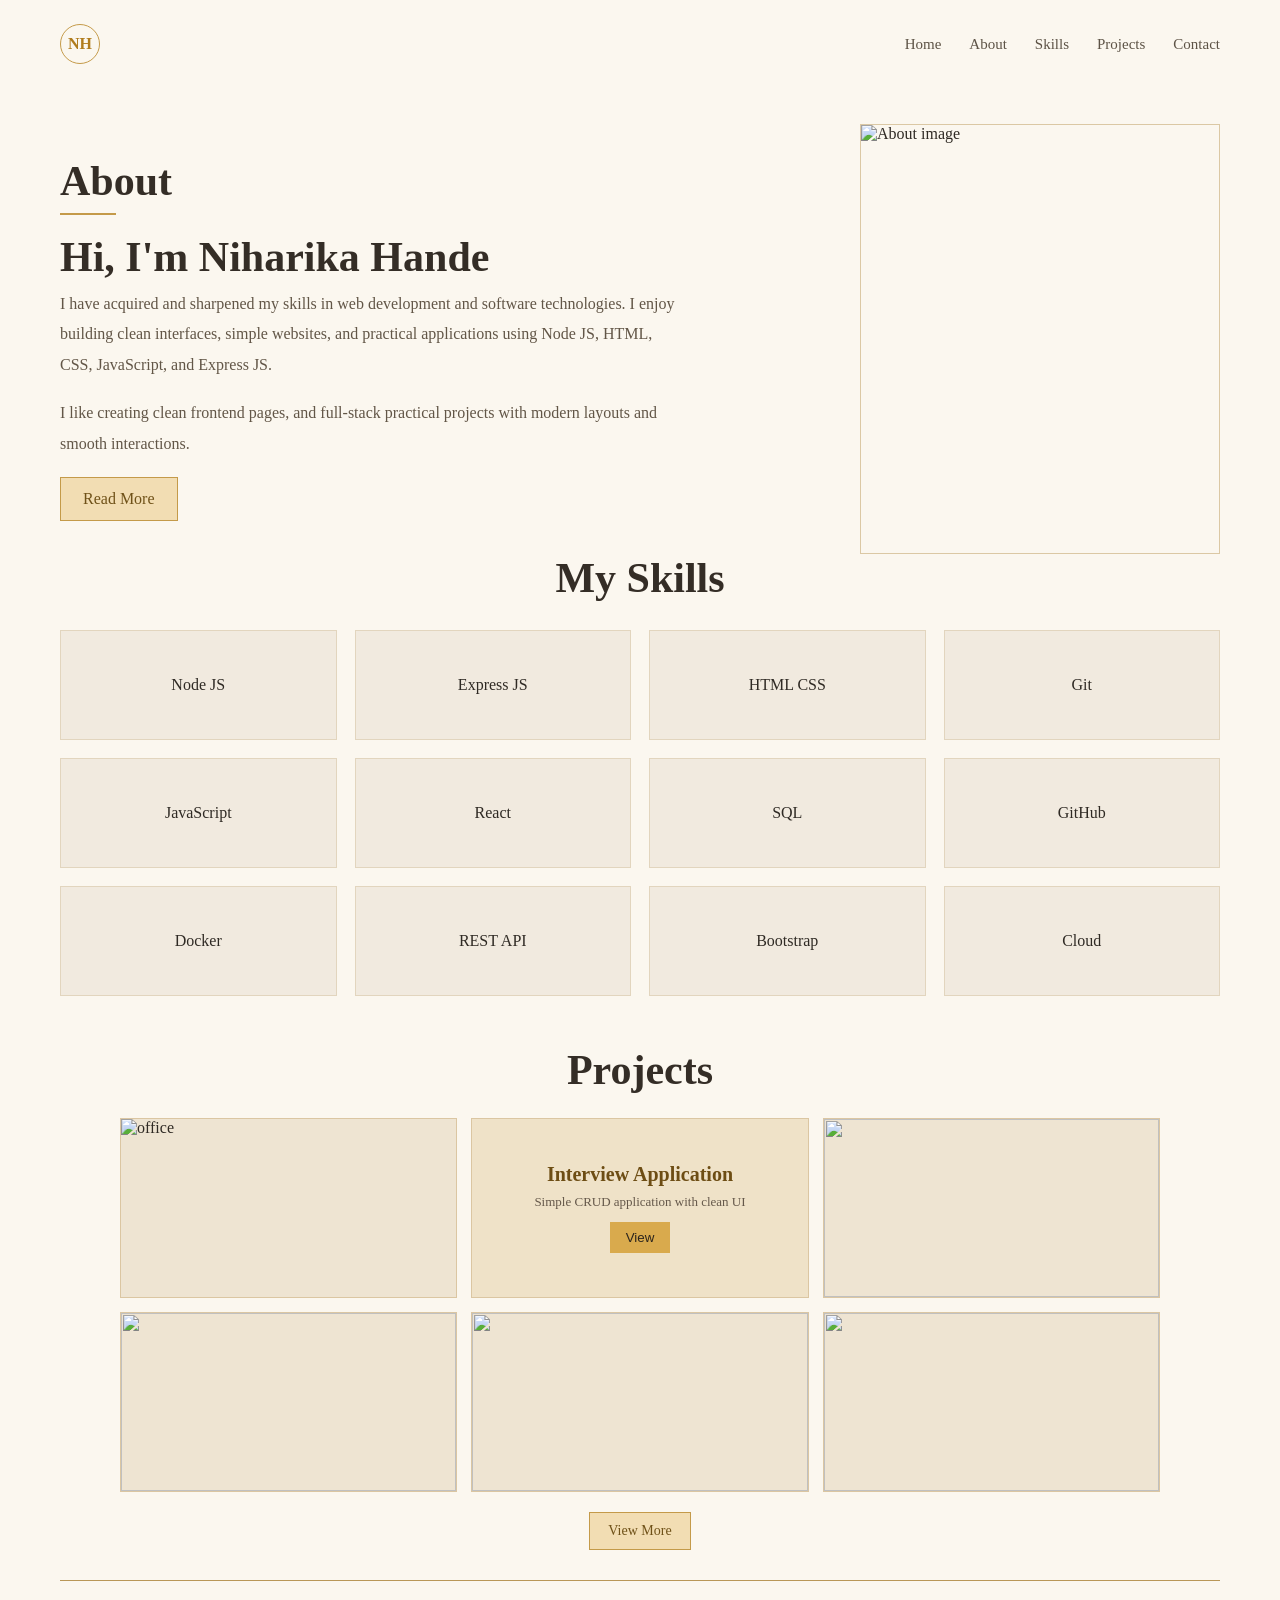
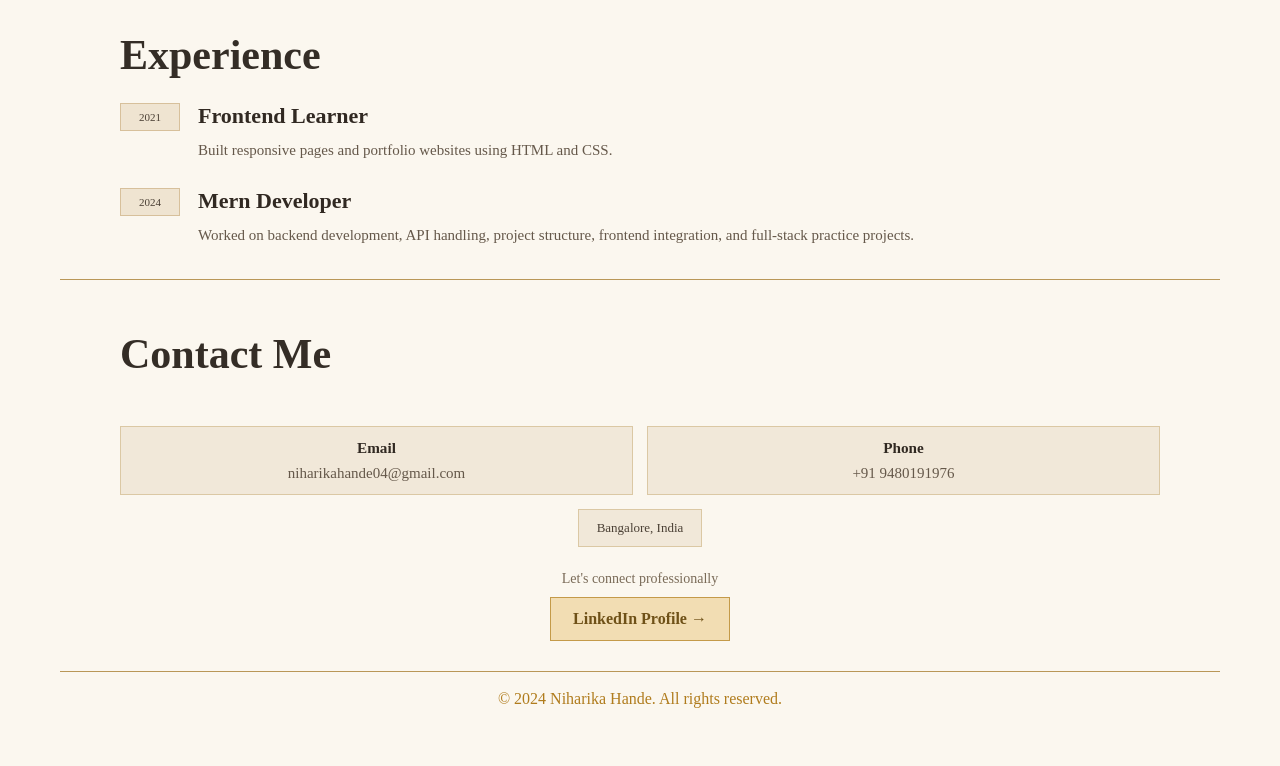
==== index.html @ b372c8db "initial commit" ====
<!DOCTYPE html>
<html lang="en">
<head>
    <meta charset="UTF-8">
    <meta name="viewport" content="width=device-width, initial-scale=1.0">
    <title>My Portfolio</title>
    <link rel="icon" href="https://img.icons8.com/m_rounded/1200/portfolio.jpg"/>
    <link rel="stylesheet" href="index.css">
</head>
<body>
    <div class="page">
        <section class="main">
            <div class="nav-bar" id="home">
                <div class="logo">NH</div>
                <nav class="nav-links">
                        <a href="#home">Home</a>
                        <a href="#about">About</a>
                        <a href="#skills">Skills</a>
                        <a href="#projects">Projects</a>
                        <a href="#contact">Contact</a>
                </nav>
            </div>

        <!-- about section starts -->
  <section class="about-section" >
    <div class="about-left" id="about">
      <h2 class="intro-1">About</h2>
      <div class="title-line intro-2"></div>
      <h2 class="intro-3">Hi, I'm Niharika Hande</h2>
      <p class="intro-3">
        I have acquired and sharpened my skills in web development and software
        technologies. I enjoy building clean interfaces, simple websites, and
        practical applications using Node JS, HTML, CSS, JavaScript, and Express JS.
      </p>

      <p class="intro-4">
        I like creating clean frontend pages, and full-stack
        practical projects with modern layouts and smooth interactions.
      </p>

      <a href="about.html" class="btn intro-5">Read More</a>
    </div>

    <div class="about-right intro-image">
      <div class="about-image-wrap">
        <img src="https://t4.ftcdn.net/jpg/06/98/13/79/360_F_698137979_1m3HCrBAG9padbzDKeFgr7YzKzeTcROQ.jpg" alt="About image">
      </div>
    </div>
  </section>
      <!-- about section ends -->

        <!-- skills section starts -->

      <section class="skills-section">
        <div id="skills">
        <h2 class="heading">My Skills</h2>

        <div class="skills-grid">
          <div class="skill-card">Node JS</div>
          <div class="skill-card">Express JS</div>
          <div class="skill-card ">HTML CSS</div>
          <div class="skill-card">Git</div>
          <div class="skill-card">JavaScript</div>
          <div class="skill-card">React</div>
          <div class="skill-card">SQL</div>
          <div class="skill-card">GitHub</div>
          <div class="skill-card">Docker</div>
          <div class="skill-card">REST API</div>
          <div class="skill-card">Bootstrap</div>
          <div class="skill-card">Cloud</div>
        </div>
        </div>
      </section>

      
      <!-- skills section ends -->
        <!-- projects section starts -->

      <section class="projects-section" id="projects">
        <div id="project">
        <h2 class="heading">Projects</h2>

        <div class="projects-grid" >
          <div class="project-box">
            <img src="photo_2026-10-08_09-20-14.jpg" alt="office">
          </div>

          <div class="project-box card">
            <div class="content">
              <h3>Interview Application</h3>
              <p>Simple CRUD application with clean UI</p>
              <button>View</button>
            </div>
          </div>

          <div class="project-box">
            <img src="https://images.unsplash.com/photo-1511818966892-d7d671e672a2?auto=format&fit=crop&w=800&q=80" alt="">
          </div>

          <div class="project-box">
            <img src="https://images.unsplash.com/photo-1500530855697-b586d89ba3ee?auto=format&fit=crop&w=800&q=80" alt="">
          </div>

          <div class="project-box">
            <img src="https://images.unsplash.com/photo-1486406146926-c627a92ad1ab?auto=format&fit=crop&w=800&q=80" alt="">
          </div>

          <div class="project-box">
            <img src="https://images.unsplash.com/photo-1516321318423-f06f85e504b3?auto=format&fit=crop&w=800&q=80" alt="">
          </div>
        </div>

        <div class="view-more-wrap">
          <a href="projects.html" class="btn view-btn">View More</a>
        </div>
        </div>
      </section>
      <!-- projects section ends -->
       <!-- experience section starts -->
      <section class="experience-section">
        <h2>Experience</h2>

        

        <div class="experience-item">
          <div class="year">2021</div>
          <div class="experience-content">
            <h3>Frontend Learner</h3>
            <p>
              Built responsive pages and portfolio websites using HTML and CSS.
            </p>
          </div>
        </div>
        <div class="experience-item">
          <div class="year">2024</div>
          <div class="experience-content">
            <h3>Mern Developer</h3>
            <p>
              Worked on backend development, API handling, project structure,
              frontend integration, and full-stack practice projects.
            </p>
          </div>
        </div>
      </section>
<!-- experience section ends -->
<!-- contact section starts -->
<section class="contact-section" >
  <div id="contact">
    <h2 class="center-heading">Contact Me</h2>
    <br>

  <div class="contact-row">
    <div class="contact-card">
      <h3>Email</h3>
      <p>niharikahande04@gmail.com</p>
    </div>

    <div class="contact-card">
      <h3>Phone</h3>
      <p>+91 9480191976</p>
    </div>
  </div>

  <div class="location-card">
    Bangalore, India
  </div>

  <div class="linkedin-box">
    <p>Let's connect professionally</p>
    <a href="https://www.linkedin.com/in/your-profile" target="_blank">
      LinkedIn Profile →
    </a>
  </div>
  </div>
</section>
<!-- contact section ends -->
<!-- footer section starts -->
 <footer class="footer">
        <p>&copy; 2024 Niharika Hande. All rights reserved.</p>
 </footer>
<!-- footer section ends -->
    </div>
</body>
</html>
---- index.css ----
*{
    margin: 0;
    padding: 0;
    box-sizing: border-box;
}
html{
    scroll-behavior: smooth;
}
body{
    font-family: Georgia, 'Times New Roman', Times, serif;
    background-color: #f4efe4;
    color: #2f2a24;
}
a{
    text-decoration: none;
}
.page{
    margin: 0 auto;
    background-color: #fbf7ef;
}
.main{
    padding: 24px 60px 40px;
}
.nav-bar{
    display: flex;
    justify-content: space-between;
    align-items: center;
    margin-bottom: 36px;
    position: sticky;
    top: 0;
    background-color: #fbf7ef;
    z-index: 100;
}
.logo{
    width: 40px;
    height: 40px;
    border: 1px solid #c49a49;
    border-radius: 50%;
    color: #b07c1d;
  display: flex;
  align-items: center;
  justify-content: center;
  font-weight: bold;
}

.nav-links{
  display: flex;
  gap: 28px;
}

.nav-links a{
  color: #5d5346;
  font-size: 15px;
  transition: 0.3s;
  position: relative;
}

.nav-links a:hover{
  color: #b07c1d;
  transform: translateY(-2px);
}
h2{
  font-size: 42px;
  margin-bottom: 8px;
  color: #342d26;
}

.about-section{
  margin-top: 40px;
  padding-top: 20px;
  display: grid;
  grid-template-columns: 1.1fr 0.9fr;
  gap: 40px;
  align-items: center;
}

 .about-left p{
  max-width: 700px;
  color: #625647;
  line-height: 1.9;
  font-size: 16px;
  margin-bottom: 18px;
}

.about-right{
  display: flex;
  justify-content: flex-end;
}

.about-image-wrap{
  width: 360px;
  height: 430px;
  border: 1px solid #dbc8a4;
  
}

.about-image-wrap img{
  width: 100%;
  height: 100%;
  object-fit: cover;
} 

.title-line{
  width: 56px;
  height: 2px;
  background: #c49a49;
  margin: 8px 0 18px;
}

.btn{
  display: inline-block;
  padding: 12px 22px;
  border: 1.5px solid #c49a49;
  color: #6f5118;
  background: #f2ddb3;
  transition: 0.3s;
}

.btn:hover{
  transform: translateY(-3px);
}
.heading{
  text-align: center;
}

.skills-grid{
  display: grid;
  grid-template-columns: repeat(4, 1fr);
  gap: 18px;
  margin-top: 28px;
}

.skill-card{
  min-height: 110px;
  background: #f1eadf;
  display: flex;
  align-items: center;
  justify-content: center;
  padding: 12px;
  border: 1px solid #e2d5be;
}

.skill-card:hover{
  transform: translateY(-6px);
  background: #edc883;
}
.projects-section{
  padding: 50px 60px 30px;
  border-bottom: 1px solid #b99758;
}

.projects-grid{
  margin-top: 24px;
  display: grid;
  grid-template-columns: repeat(3, 1fr);
  gap: 14px;
}

.project-box{
  height: 180px;
  background: #eee4d2;
  overflow: hidden;
  border: 1px solid #dbc6a2;
}

.project-box img{
  width: 100%;
  height: 100%;
  object-fit: cover;
  display: block;
}

.card{
  background: #efe2c8;
  display: flex;
  align-items: center;
  justify-content: center;
}

.content{
  text-align: center;
  padding: 14px;
}

.content h3{
  color: #6d4d14;
  margin-bottom: 8px;
  font-size: 20px;
}

.content p{
  color: #65584a;
  font-size: 13px;
  margin-bottom: 12px;
}

.content button{
  background: #d9aa4d;
  color: #2b241c;
  border: none;
  padding: 8px 16px;
  cursor: pointer;
  transition: 0.3s;
}

.content button:hover{
  transform: scale(1.05);
}

.view-more-wrap{
  text-align: center;
  margin-top: 20px;
}

.view-btn{
  padding: 10px 18px;
  font-size: 14px;
}

.experience-section{
  padding: 50px 60px 30px;
  border-bottom: 1px solid #b99758;
}

.experience-item{
  display: flex;
  gap: 18px;
  margin-top: 24px;
  position: relative;
  align-items: flex-start;
}


.year{
  min-width: 60px;
  height: fit-content;
  background: #efe4d1;
  color: #4a3f34;
  font-size: 11px;
  text-align: center;
  padding: 7px 8px;
  position: relative;
  border: 1px solid #d7c09b;
}


.experience-content h3{
  font-size: 22px;
  margin-bottom: 8px;
  color: #312922;
}

.experience-content p{
  color: #65584a;
  line-height: 1.8;
  font-size: 15px;
}
.contact-section{
  padding: 50px 60px 30px;
  border-bottom: 1px solid #b99758;
}

.contact-row{
  margin-top: 22px;
  display: grid;
  grid-template-columns: 1fr 1fr;
  gap: 14px;
}

.contact-card,
.location-card{
  background: #f1e8d9;
  color: #4b4035;
  text-align: center;
  padding: 12px;
  font-size: 13px;
  border: 1px solid #dbc8a4;
}

.contact-card h3,
.location-card h3{
  margin-bottom: 8px;
  color: #312922;
}

.contact-card p,
.location-card p{
  margin: 0;
  font-size: 15px;
  color: #65584a;
}

.location-card{
  width: fit-content;
  margin: 14px auto 0;
  padding: 10px 18px;
}

.linkedin-box{
  margin-top: 24px;
  text-align: center;
}

.linkedin-box p{
  font-size: 14px;
  color: #7a6b58;
  margin-bottom: 10px;
}

.linkedin-box a{
  display: inline-block;
  padding: 12px 22px;
  background: #f2ddb3;
  border: 1px solid #c49a49;
  color: #6f5118;
  text-decoration: none;
  font-weight: 600;
  transition: 0.3s;
}

.linkedin-box a:hover{
  background: #e5c988;
  transform: translateY(-3px);
}
.footer{
  padding: 18px;
  text-align: center;
  color: #b07c1d;
}
.nav-links{
  opacity: 0;
  transform: translateY(-30px);
  animation: navSlideDown 0.8s ease forwards;
  animation-delay: 0.3s;
}


.logo{
  opacity: 0;
  animation: navSlideDown 0.8s ease forwards;
  animation-delay: 0.1s;
}

.nav-links a{
  opacity: 0;
  animation: navFade 0.6s ease forwards;
}

.nav-links a:nth-child(1)
{ 
  animation-delay: 0.5s; 
}
.nav-links a:nth-child(2){ animation-delay: 0.7s; }
.nav-links a:nth-child(3){ animation-delay: 0.9s; }
.nav-links a:nth-child(4){ animation-delay: 1.1s; }



.intro-1,
.intro-2,
.intro-3,
.intro-4,
.intro-5,
.intro-img{
  opacity: 0;
}

.intro-1{
  animation: fadeUp 0.8s ease forwards;
  animation-delay: 0.2s;
}

.intro-2{
  animation: fadeUp 0.8s ease forwards;
  animation-delay: 0.6s;
}

.intro-3{
  animation: fadeUp 0.9s ease forwards;
  animation-delay: 1s;
}

.intro-4{
  animation: fadeUp 0.9s ease forwards;
  animation-delay: 1.4s;
}

.intro-5{
  animation: fadeUp 0.9s ease forwards;
  animation-delay: 1.8s;
}



@keyframes navSlideDown{
  from{
    opacity: 0;
    transform: translateY(-30px);
  }
  to{
    opacity: 1;
    transform: translateY(0);
  }
}

@keyframes navFade{
  from{
    opacity: 0;
    transform: translateY(-10px);
  }
  to{
    opacity: 1;
    transform: translateY(0);
  }
}

@keyframes fadeUp{
  from{
    opacity: 0;
    transform: translateY(30px);
  }
  to{
    opacity: 1;
    transform: translateY(0);
  }
}

@keyframes fadeInRight{
  from{
    opacity: 0;
    transform: translateX(60px);
  }
  to{
    opacity: 1;
    transform: translateX(0);
  }
}@media (max-width: 768px) {
    .main {
        padding: 24px 20px 40px;
    }

    .nav-bar {
        flex-direction: column;
    }

    .nav-links {
        gap: 15px;
        flex-wrap: wrap;
        justify-content: center;
    }

    .about-section {
        grid-template-columns: 1fr;
        text-align: center;
    }

    .about-right {
        justify-content: center;
    }

    .about-image-wrap {
        width: 100%;
        max-width: 360px;
        height: 430px;
    }

    .skills-grid {
        grid-template-columns: repeat(2, 1fr);
    }

    .projects-grid {
        grid-template-columns: repeat(2, 1fr);
    }

    .contact-row {
        grid-template-columns: 1fr;
    }

    .projects-section,
    .experience-section,
    .contact-section {
        padding-left: 20px;
        padding-right: 20px;
    }
}

@media (max-width: 480px) {
    .main {
        padding: 20px 15px 30px;
    }
    h2 {
        font-size: 34px;
    }
    .nav-links {
        gap: 12px;
    }
    .nav-links a {
        font-size: 14px;
    }
    .about-left p {
        font-size: 15px;
    }
    .about-image-wrap {
        width: 100%;
        max-width: 330px;
        height: 390px;
    }
    .skills-grid,
    .projects-grid {
        grid-template-columns: 1fr;
    }
    .projects-section,
    .experience-section,
    .contact-section {
        padding-left: 0;
        padding-right: 0;
    }

    .experience-item {
        gap: 10px;
    }

    .experience-content h3 {
        font-size: 19px;
    }

    .experience-content p {
        font-size: 14px;
    }

    .contact-card p,
    .location-card p {
        font-size: 14px;
    }
}
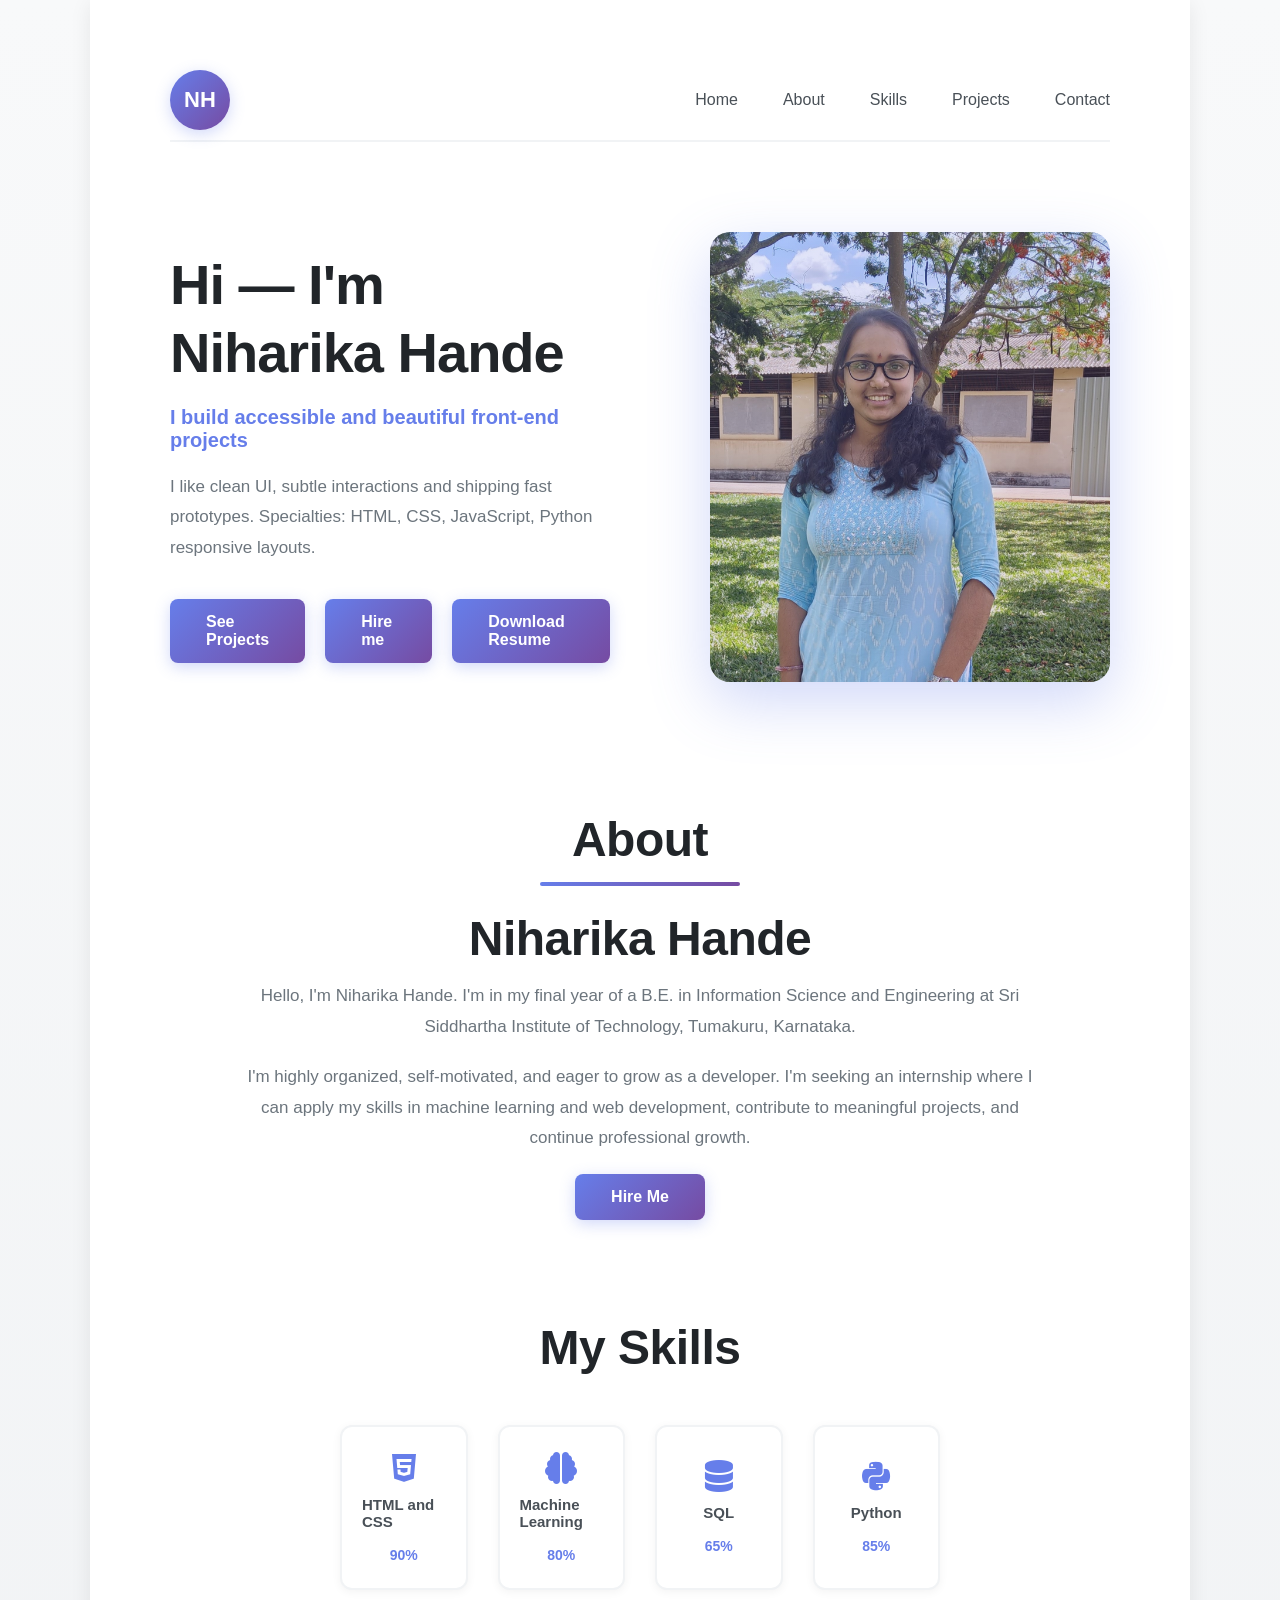
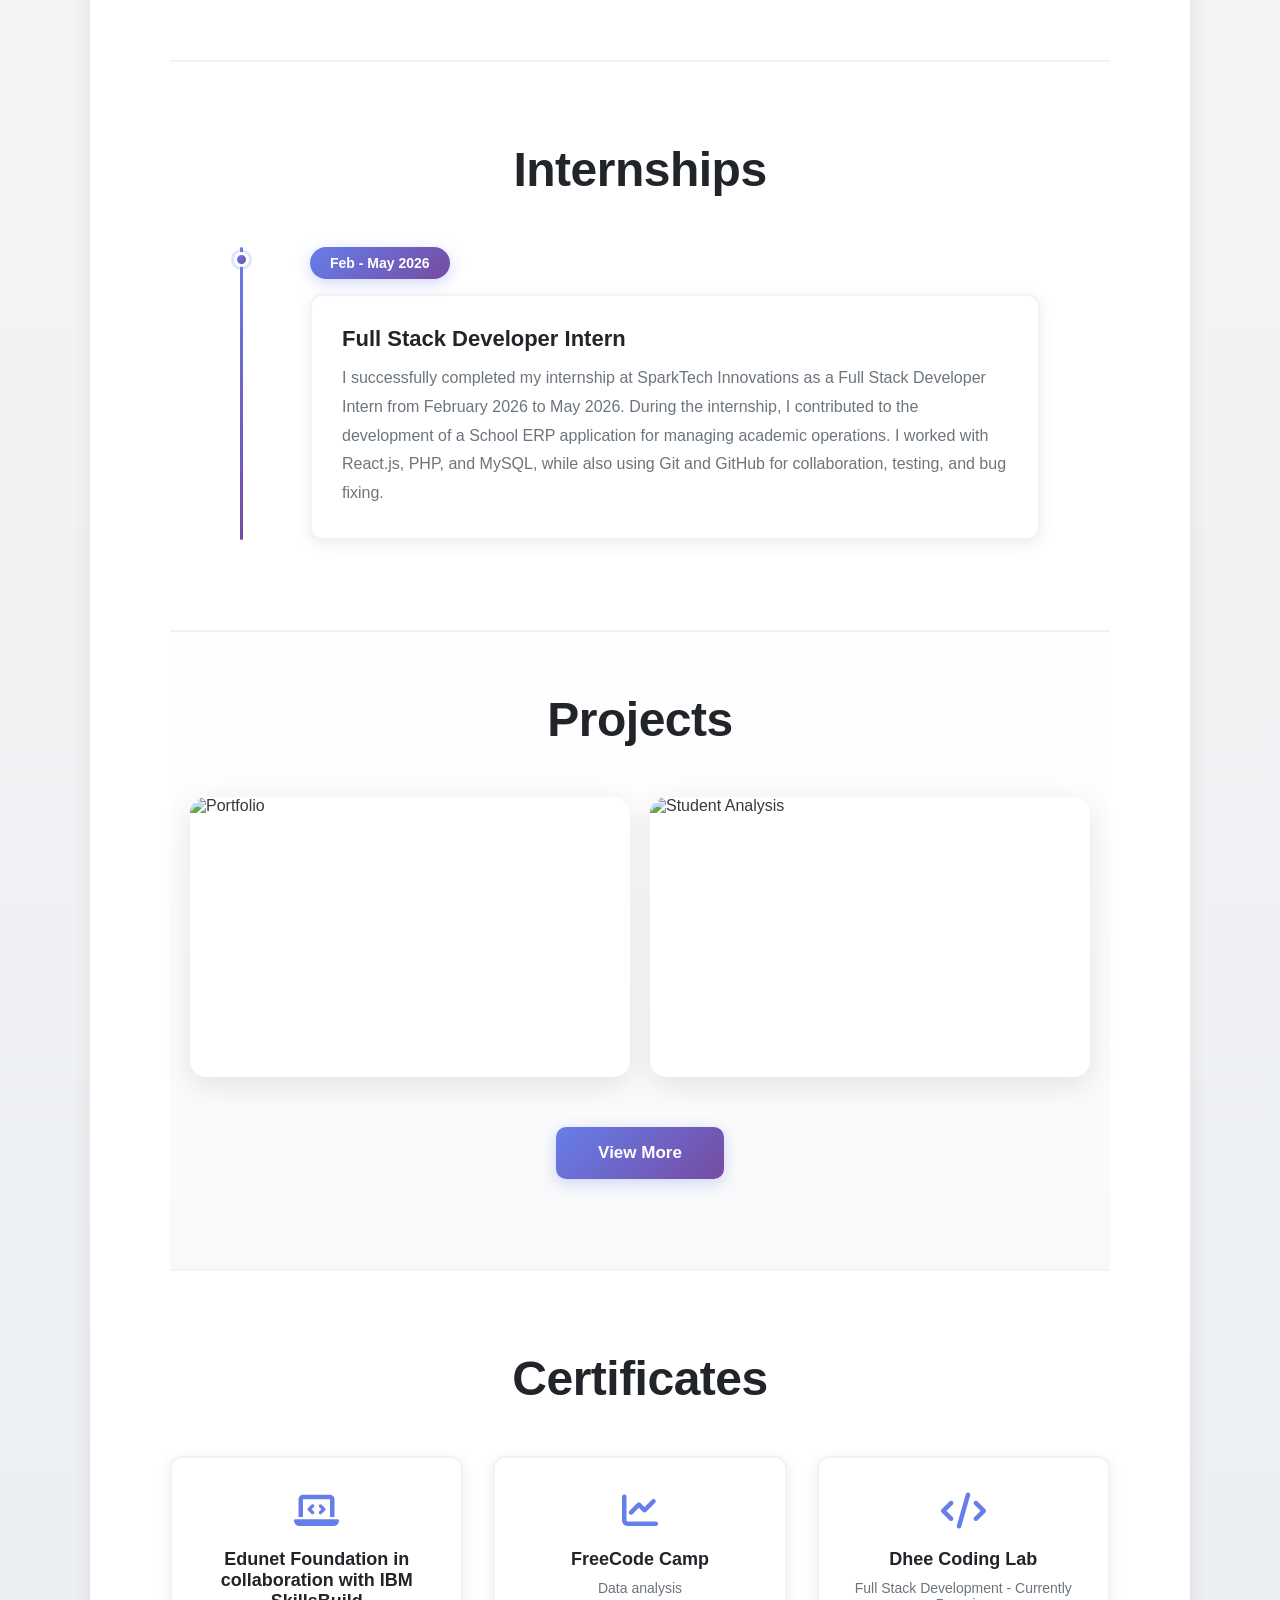
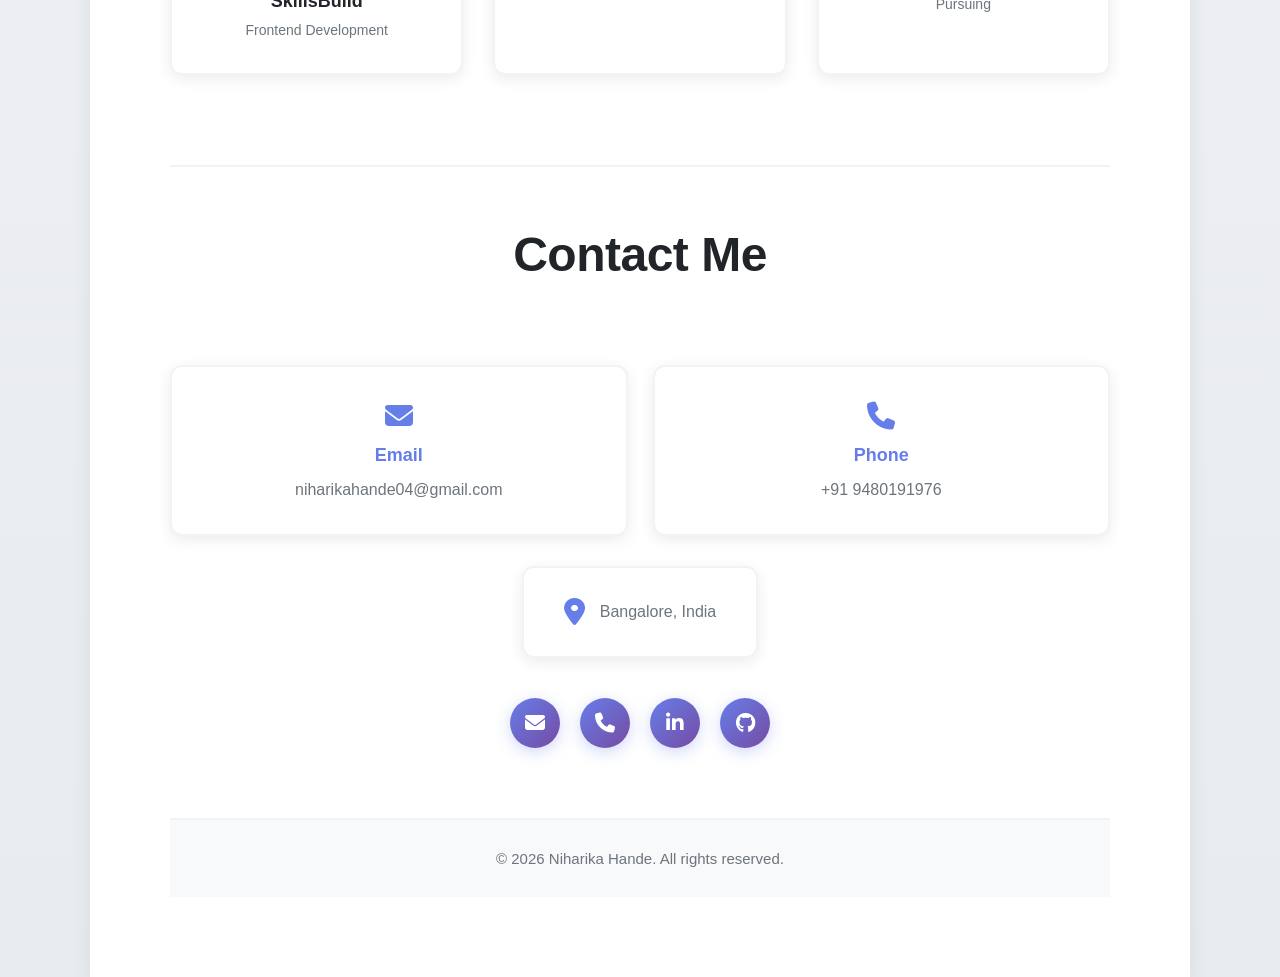
==== commit 92828a0e: "Rename portfolio.html to index.html" ====
--- a/index.html
+++ b/index.html
@@ -5,7 +5,8 @@
     <meta name="viewport" content="width=device-width, initial-scale=1.0">
     <title>My Portfolio</title>
     <link rel="icon" href="https://img.icons8.com/m_rounded/1200/portfolio.jpg"/>
-    <link rel="stylesheet" href="index.css">
+    <link rel="stylesheet" href="https://cdnjs.cloudflare.com/ajax/libs/font-awesome/6.4.0/css/all.min.css">
+    <link rel="stylesheet" href="portfolio.css">
 </head>
 <body>
     <div class="page">
@@ -21,30 +22,44 @@
                 </nav>
             </div>
 
+            <!-- hero section starts -->
+            <section class="hero-section">
+                <div class="hero-content">
+                    <h1 class="hero-title">Hi — I'm Niharika Hande</h1>
+                    <p class="hero-subtitle">I build accessible and beautiful front-end projects</p>
+                    <p class="hero-description">
+                        I like clean UI, subtle interactions and shipping fast prototypes.
+                        Specialties: HTML, CSS, JavaScript, Python responsive layouts.
+                    </p>
+                    <div class="hero-buttons">
+                        <a href="#projects" class="btn hero-btn-primary">See Projects</a>
+                        <a href="#contact" class="btn hero-btn-secondary">Hire me</a>
+                        <a href="image.png" target="_blank" class="btn hero-btn-secondary">Download Resume</a>
+                    </div>
+                </div>
+                <div class="hero-image">
+                    <div class="hero-image-wrap">
+                        <img src="compressed2 IMG_20260509_132015454.jpg" alt="Profile">
+                    </div>
+                </div>
+            </section>
+            <!-- hero section ends -->
+
         <!-- about section starts -->
   <section class="about-section" >
     <div class="about-left" id="about">
       <h2 class="intro-1">About</h2>
       <div class="title-line intro-2"></div>
-      <h2 class="intro-3">Hi, I'm Niharika Hande</h2>
+      <h2 class="intro-3">Niharika Hande</h2>
       <p class="intro-3">
-        I have acquired and sharpened my skills in web development and software
-        technologies. I enjoy building clean interfaces, simple websites, and
-        practical applications using Node JS, HTML, CSS, JavaScript, and Express JS.
+        Hello, I'm Niharika Hande. I'm in my final year of a B.E. in Information Science and Engineering at Sri Siddhartha Institute of Technology, Tumakuru, Karnataka.
       </p>
 
       <p class="intro-4">
-        I like creating clean frontend pages, and full-stack
-        practical projects with modern layouts and smooth interactions.
+        I'm highly organized, self-motivated, and eager to grow as a developer. I'm seeking an internship where I can apply my skills in machine learning and web development, contribute to meaningful projects, and continue professional growth.
       </p>
 
-      <a href="about.html" class="btn intro-5">Read More</a>
-    </div>
-
-    <div class="about-right intro-image">
-      <div class="about-image-wrap">
-        <img src="https://t4.ftcdn.net/jpg/06/98/13/79/360_F_698137979_1m3HCrBAG9padbzDKeFgr7YzKzeTcROQ.jpg" alt="About image">
-      </div>
+      <a href="#contact" class="btn intro-5">Hire Me</a>
     </div>
   </section>
       <!-- about section ends -->
@@ -56,24 +71,50 @@
         <h2 class="heading">My Skills</h2>
 
         <div class="skills-grid">
-          <div class="skill-card">Node JS</div>
-          <div class="skill-card">Express JS</div>
-          <div class="skill-card ">HTML CSS</div>
-          <div class="skill-card">Git</div>
-          <div class="skill-card">JavaScript</div>
-          <div class="skill-card">React</div>
-          <div class="skill-card">SQL</div>
-          <div class="skill-card">GitHub</div>
-          <div class="skill-card">Docker</div>
-          <div class="skill-card">REST API</div>
-          <div class="skill-card">Bootstrap</div>
-          <div class="skill-card">Cloud</div>
+          <div class="skill-card">
+            <i class="fab fa-html5"></i>
+            <span>HTML and CSS</span>
+            <div class="skill-progress">90%</div>
+          </div>
+          <div class="skill-card">
+            <i class="fas fa-brain"></i>
+            <span>Machine Learning</span>
+            <div class="skill-progress">80%</div>
+          </div>
+          <div class="skill-card">
+            <i class="fas fa-database"></i>
+            <span>SQL</span>
+            <div class="skill-progress">65%</div>
+          </div>
+          <div class="skill-card">
+            <i class="fab fa-python"></i>
+            <span>Python</span>
+            <div class="skill-progress">85%</div>
+          </div>
         </div>
         </div>
       </section>
 
       
       <!-- skills section ends -->
+
+       <!-- experience section starts -->
+      <section class="experience-section">
+        <h2 class="heading">Internships</h2>
+
+        <div class="timeline">
+          <div class="timeline-item">
+            <div class="timeline-dot"></div>
+            <div class="timeline-year">Feb - May 2026</div>
+            <div class="timeline-content">
+              <h3>Full Stack Developer Intern</h3>
+              <p>I successfully completed my internship at SparkTech Innovations as a Full Stack Developer Intern from February 2026 to May 2026. During the internship, I contributed to the development of a School ERP application for managing academic operations. I worked with React.js, PHP, and MySQL, while also using Git and GitHub for collaboration, testing, and bug fixing.</p>
+            </div>
+          </div>
+        </div>
+      </section>
+<!-- experience section ends -->  
+
         <!-- projects section starts -->
 
       <section class="projects-section" id="projects">
@@ -82,67 +123,69 @@
 
         <div class="projects-grid" >
           <div class="project-box">
-            <img src="photo_2026-10-08_09-20-14.jpg" alt="office">
-          </div>
-
-          <div class="project-box card">
-            <div class="content">
-              <h3>Interview Application</h3>
-              <p>Simple CRUD application with clean UI</p>
-              <button>View</button>
+            <img src="https://images.unsplash.com/photo-1460925895917-afdab827c52f?auto=format&fit=crop&w=800&q=80" alt="Portfolio">
+            <div class="project-overlay">
+              <h3>AI-Based Ad Click Fraud Detection Using Deep Learning</h3>
+              <p>Machine learning and deep learning system for detecting fraudulent and bot-generated advertisement clicks</p>
+              <div class="project-tags">
+                <span class="tag">Python</span>
+                <span class="tag">Scikit-learn</span>
+                <span class="tag">Flask</span>
+                <span class="tag">SQLite</span>
+              </div>
+              <button class="view-project-btn">Details</button>
             </div>
           </div>
 
           <div class="project-box">
-            <img src="https://images.unsplash.com/photo-1511818966892-d7d671e672a2?auto=format&fit=crop&w=800&q=80" alt="">
-          </div>
-
-          <div class="project-box">
-            <img src="https://images.unsplash.com/photo-1500530855697-b586d89ba3ee?auto=format&fit=crop&w=800&q=80" alt="">
-          </div>
-
-          <div class="project-box">
-            <img src="https://images.unsplash.com/photo-1486406146926-c627a92ad1ab?auto=format&fit=crop&w=800&q=80" alt="">
-          </div>
-
-          <div class="project-box">
-            <img src="https://images.unsplash.com/photo-1516321318423-f06f85e504b3?auto=format&fit=crop&w=800&q=80" alt="">
-          </div>
+            <img src="https://images.unsplash.com/photo-1550751827-4bd374c3f58b?auto=format&fit=crop&w=800&q=80" alt="Student Analysis">
+            <div class="project-overlay">
+              <h3>Emotion Detection System</h3>
+              <p>CNN-based facial emotion recognition system with real-time webcam detection</p>
+              <div class="project-tags">
+                <span class="tag">Python</span>
+                <span class="tag">OpenCV</span>
+                <span class="tag">CNN</span>
+              </div>
+              <a href="https://github.com/niharika-hande04/emotion-detection" target="_blank">
+              <button class="view-project-btn">Details</button>
+              </a>
+            </div>
+          </div>
+
         </div>
 
         <div class="view-more-wrap">
-          <a href="projects.html" class="btn view-btn">View More</a>
+          <a href="#projects" class="btn view-btn">View More</a>
         </div>
         </div>
       </section>
       <!-- projects section ends -->
-       <!-- experience section starts -->
-      <section class="experience-section">
-        <h2>Experience</h2>
-
         
 
-        <div class="experience-item">
-          <div class="year">2021</div>
-          <div class="experience-content">
-            <h3>Frontend Learner</h3>
-            <p>
-              Built responsive pages and portfolio websites using HTML and CSS.
-            </p>
-          </div>
-        </div>
-        <div class="experience-item">
-          <div class="year">2024</div>
-          <div class="experience-content">
-            <h3>Mern Developer</h3>
-            <p>
-              Worked on backend development, API handling, project structure,
-              frontend integration, and full-stack practice projects.
-            </p>
-          </div>
-        </div>
-      </section>
-<!-- experience section ends -->
+<!-- certificates section starts -->
+<section class="certificates-section">
+  <h2 class="heading">Certificates</h2>
+  <div class="certificates-grid">
+    <div class="certificate-card">
+      <i class="fas fa-laptop-code"></i>
+      <h3>Edunet Foundation in collaboration with IBM SkillsBuild</h3>
+      <p>Frontend Development</p>
+    </div>
+    <div class="certificate-card">
+      <i class="fas fa-chart-line"></i>
+      <h3>FreeCode Camp</h3>
+      <p>Data analysis</p>
+    </div>
+    <div class="certificate-card">
+      <i class="fas fa-code"></i>
+      <h3>Dhee Coding Lab</h3>
+      <p>Full Stack Development - Currently Pursuing</p>
+    </div>
+  </div>
+</section>
+<!-- certificates section ends -->
+
 <!-- contact section starts -->
 <section class="contact-section" >
   <div id="contact">
@@ -151,34 +194,52 @@
 
   <div class="contact-row">
     <div class="contact-card">
+      <i class="fas fa-envelope"></i>
       <h3>Email</h3>
       <p>niharikahande04@gmail.com</p>
     </div>
 
     <div class="contact-card">
+      <i class="fas fa-phone"></i>
       <h3>Phone</h3>
       <p>+91 9480191976</p>
     </div>
   </div>
 
   <div class="location-card">
-    Bangalore, India
-  </div>
-
-  <div class="linkedin-box">
-    <p>Let's connect professionally</p>
-    <a href="https://www.linkedin.com/in/your-profile" target="_blank">
-      LinkedIn Profile →
+    <i class="fas fa-map-marker-alt"></i>
+    <span>Bangalore, India</span>
+  </div>
+
+  <div class="social-links">
+    <a href="mailto:niharikahande04@gmail.com" class="social-icon" title="Email">
+      <i class="fas fa-envelope"></i>
+    </a>
+    <a href="tel:+919480191976" class="social-icon" title="Phone">
+      <i class="fas fa-phone"></i>
+    </a>
+    <a href="https://www.linkedin.com/in/niharika-hande/" target="_blank" class="social-icon" title="LinkedIn">
+      <i class="fab fa-linkedin-in"></i>
+    </a>
+    <a href="https://github.com/niharika-hande04" target="_blank" class="social-icon" title="GitHub">
+      <i class="fab fa-github"></i>
     </a>
   </div>
   </div>
 </section>
 <!-- contact section ends -->
 <!-- footer section starts -->
- <footer class="footer">
-        <p>&copy; 2024 Niharika Hande. All rights reserved.</p>
- </footer>
+<footer class="footer">
+  <p>&copy; 2026 Niharika Hande. All rights reserved.</p>
+</footer>
 <!-- footer section ends -->
-    </div>
+
+<!-- back to top button -->
+<button class="back-to-top" id="backToTop">
+  <i class="fas fa-arrow-up"></i>
+</button>
+
+    </div>
+    
 </body>
-</html>+</html>
--- a/portfolio.css
+++ b/portfolio.css
@@ -0,0 +1,1057 @@
+*{
+    margin: 0;
+    padding: 0;
+    box-sizing: border-box;
+}
+html{
+    scroll-behavior: smooth;
+}
+body{
+    font-family: 'Segoe UI', Tahoma, Geneva, Verdana, sans-serif;
+    background: linear-gradient(180deg, #f8f9fa 0%, #e9ecef 100%);
+    color: #343a40;
+    min-height: 100vh;
+}
+a{
+    text-decoration: none;
+}
+.page{
+    margin: 0 auto;
+    background: #ffffff;
+    max-width: 1100px;
+    border-radius: 0;
+    overflow: hidden;
+    box-shadow: 0 4px 20px rgba(0, 0, 0, 0.08);
+}
+.main{
+    padding: 60px 80px 80px;
+}
+.nav-bar{
+    display: flex;
+    justify-content: space-between;
+    align-items: center;
+    margin-bottom: 70px;
+    position: sticky;
+    top: 0;
+    background: #ffffff;
+    z-index: 100;
+    padding: 10px 0;
+    border-bottom: 2px solid #f1f3f5;
+}
+.logo{
+    width: 60px;
+    height: 60px;
+    background: linear-gradient(135deg, #667eea 0%, #764ba2 100%);
+    border-radius: 50%;
+    color: #ffffff;
+  display: flex;
+  align-items: center;
+  justify-content: center;
+  font-weight: bold;
+  font-size: 22px;
+  box-shadow: 0 4px 15px rgba(102, 126, 234, 0.3);
+  transition: 0.3s;
+}
+
+.logo:hover{
+  transform: scale(1.1);
+  box-shadow: 0 6px 20px rgba(102, 126, 234, 0.4);
+}
+
+.nav-links{
+  display: flex;
+  gap: 45px;
+}
+
+.nav-links a{
+  color: #495057;
+  font-size: 16px;
+  transition: 0.3s;
+  position: relative;
+  font-weight: 500;
+  padding: 8px 0;
+}
+
+.nav-links a:hover{
+  color: #667eea;
+}
+
+.nav-links a::after{
+  content: '';
+  position: absolute;
+  bottom: 0;
+  left: 0;
+  width: 0;
+  height: 2px;
+  background: linear-gradient(90deg, #667eea, #764ba2);
+  transition: 0.3s;
+}
+
+.nav-links a:hover::after{
+  width: 100%;
+}
+
+.hero-section{
+  display: grid;
+  grid-template-columns: 1fr 1fr;
+  gap: 60px;
+  align-items: center;
+  padding: 20px 0;
+  margin-bottom: 10px;
+}
+
+.hero-content{
+  animation: fadeUp 1s ease forwards;
+}
+
+.hero-title{
+  font-size: 56px;
+  font-weight: 800;
+  color: #212529;
+  margin-bottom: 20px;
+  line-height: 1.2;
+  letter-spacing: -1px;
+}
+
+.hero-subtitle{
+  font-size: 20px;
+  color: #667eea;
+  font-weight: 600;
+  margin-bottom: 20px;
+}
+
+.hero-description{
+  font-size: 17px;
+  color: #6c757d;
+  line-height: 1.8;
+  margin-bottom: 35px;
+  max-width: 500px;
+}
+
+.hero-buttons{
+  display: flex;
+  gap: 20px;
+}
+
+.hero-btn-primary{
+  background: linear-gradient(135deg, #667eea 0%, #764ba2 100%);
+}
+
+.hero-btn-secondary{
+  background: transparent;
+  border: 2px solid #667eea;
+  color: #667eea;
+}
+
+.hero-btn-secondary:hover{
+  background: linear-gradient(135deg, #667eea 0%, #764ba2 100%);
+  color: #ffffff;
+  border-color: #667eea;
+}
+
+.hero-image{
+  display: flex;
+  justify-content: flex-end;
+  animation: fadeInRight 1s ease forwards;
+}
+
+.hero-image-wrap{
+  width: 400px;
+  height: 450px;
+  border-radius: 20px;
+  overflow: hidden;
+  box-shadow: 0 20px 60px rgba(102, 126, 234, 0.3);
+  position: relative;
+  transition: 0.4s;
+}
+
+.hero-image-wrap::before{
+  content: '';
+  position: absolute;
+  top: 0;
+  left: 0;
+  right: 0;
+  bottom: 0;
+  background: linear-gradient(135deg, rgba(102, 126, 234, 0.2), rgba(118, 75, 162, 0.2));
+  z-index: 1;
+}
+
+.hero-image-wrap img{
+  width: 100%;
+  height: 100%;
+  object-fit: cover;
+}
+
+h2{
+  font-size: 48px;
+  margin-bottom: 15px;
+  color: #212529;
+  text-align: center;
+  font-weight: 700;
+  letter-spacing: -0.5px;
+}
+
+.center-heading{
+  text-align: center;
+  margin-bottom: 30px;
+}
+
+.about-section{
+  margin-top: 50px;
+  padding: 60px 0;
+  background: transparent;
+  border-radius: 0;
+  box-shadow: none;
+  border: none;
+  text-align: center;
+  max-width: 800px;
+  margin-left: auto;
+  margin-right: auto;
+}
+
+.about-left p{
+  max-width: 100%;
+  color: #6c757d;
+  line-height: 1.8;
+  font-size: 17px;
+  margin-bottom: 20px;
+}
+
+.title-line{
+  width: 200px;
+  height: 4px;
+  background: linear-gradient(90deg, #667eea, #764ba2);
+  margin: 15px auto 25px;
+  border-radius: 2px;
+}
+
+.btn{
+  display: inline-block;
+  padding: 14px 36px;
+  border: none;
+  color: #ffffff;
+  background: linear-gradient(135deg, #667eea 0%, #764ba2 100%);
+  transition: 0.3s;
+  border-radius: 8px;
+  font-size: 16px;
+  font-weight: 600;
+  box-shadow: 0 4px 15px rgba(102, 126, 234, 0.3);
+}
+
+.btn:hover{
+  transform: translateY(-3px);
+  box-shadow: 0 8px 25px rgba(102, 126, 234, 0.4);
+}
+
+.heading{
+  text-align: center;
+  margin-bottom: 50px;
+}
+
+.skills-section{
+  padding: 40px 0 70px;
+  border-bottom: 2px solid #f1f3f5;
+  opacity: 1;
+  transform: none;
+}
+
+.skills-grid{
+  display: grid;
+  grid-template-columns: repeat(4, 1fr);
+  gap: 30px;
+  margin-top: 40px;
+  max-width: 600px;
+  margin-left: auto;
+  margin-right: auto;
+}
+
+.skill-card{
+  min-height: 120px;
+  background: #ffffff;
+  display: flex;
+  flex-direction: column;
+  align-items: center;
+  justify-content: center;
+  gap: 12px;
+  padding: 25px 20px;
+  border: 2px solid #f1f3f5;
+  border-radius: 12px;
+  color: #495057;
+  font-weight: 600;
+  font-size: 15px;
+  box-shadow: 0 2px 10px rgba(0, 0, 0, 0.05);
+  transition: 0.3s;
+}
+
+.skill-card i{
+  font-size: 32px;
+  color: #667eea;
+  transition: 0.3s;
+}
+
+.skill-progress{
+  font-size: 14px;
+  color: #667eea;
+  font-weight: 700;
+  margin-top: 5px;
+}
+
+.skill-card:hover{
+  transform: translateY(-5px);
+  background: linear-gradient(135deg, #667eea 0%, #764ba2 100%);
+  border-color: #667eea;
+  color: #ffffff;
+  box-shadow: 0 8px 25px rgba(102, 126, 234, 0.3);
+}
+
+.skill-card:hover i,
+.skill-card:hover .skill-progress{
+  color: #ffffff;
+}
+
+.skill-card:hover i{
+  transform: scale(1.1);
+}
+
+.projects-section{
+  padding: 60px 0 90px;
+  border-bottom: 2px solid #f1f3f5;
+  background: linear-gradient(180deg, #ffffff 0%, #f8f9fa 100%);
+  opacity: 1;
+  transform: none;
+}
+
+.projects-grid{
+  margin-top: 50px;
+  display: grid;
+  grid-template-columns: repeat(2, 1fr);
+  gap: 20px;
+  max-width: 900px;
+  margin-left: auto;
+  margin-right: auto;
+}
+
+.project-box{
+  height: 280px;
+  background: #ffffff;
+  overflow: hidden;
+  border-radius: 16px;
+  box-shadow: 0 8px 30px rgba(0, 0, 0, 0.1);
+  transition: 0.4s cubic-bezier(0.4, 0, 0.2, 1);
+  position: relative;
+  cursor: pointer;
+}
+
+.project-box::before{
+  content: '';
+  position: absolute;
+  top: 0;
+  left: 0;
+  right: 0;
+  bottom: 0;
+  background: linear-gradient(180deg, transparent 0%, rgba(0, 0, 0, 0.7) 100%);
+  z-index: 1;
+  opacity: 0;
+  transition: 0.4s;
+}
+
+.project-box:hover::before{
+  opacity: 1;
+}
+
+.project-box:hover{
+  transform: translateY(-12px) scale(1.02);
+  box-shadow: 0 20px 50px rgba(102, 126, 234, 0.25);
+}
+
+.project-box img{
+  width: 100%;
+  height: 100%;
+  object-fit: cover;
+  display: block;
+  transition: 0.5s cubic-bezier(0.4, 0, 0.2, 1);
+}
+
+.project-box:hover img{
+  transform: scale(1.1);
+}
+
+.project-box .project-overlay{
+  position: absolute;
+  bottom: 0;
+  left: 0;
+  right: 0;
+  padding: 30px;
+  z-index: 2;
+  transform: translateY(100%);
+  transition: 0.4s cubic-bezier(0.4, 0, 0.2, 1);
+  opacity: 0;
+}
+
+.project-box:hover .project-overlay{
+  transform: translateY(0);
+  opacity: 1;
+}
+
+.project-overlay h3{
+  color: #ffffff;
+  font-size: 20px;
+  font-weight: 600;
+  margin-bottom: 8px;
+  text-shadow: 0 2px 10px rgba(0, 0, 0, 0.3);
+}
+
+.project-overlay p{
+  color: rgba(255, 255, 255, 0.9);
+  font-size: 14px;
+  margin-bottom: 15px;
+  line-height: 1.5;
+}
+
+.project-overlay .project-tags{
+  display: flex;
+  gap: 8px;
+  flex-wrap: wrap;
+  margin-bottom: 15px;
+}
+
+.project-overlay .tag{
+  background: rgba(255, 255, 255, 0.2);
+  color: #ffffff;
+  padding: 4px 12px;
+  border-radius: 20px;
+  font-size: 12px;
+  font-weight: 500;
+  backdrop-filter: blur(10px);
+}
+
+.project-overlay .view-project-btn{
+  background: linear-gradient(135deg, #667eea 0%, #764ba2 100%);
+  color: #ffffff;
+  border: none;
+  padding: 10px 24px;
+  border-radius: 8px;
+  font-weight: 600;
+  font-size: 14px;
+  cursor: pointer;
+  transition: 0.3s;
+  box-shadow: 0 4px 15px rgba(102, 126, 234, 0.4);
+}
+
+.project-overlay .view-project-btn:hover{
+  background: linear-gradient(135deg, #764ba2 0%, #667eea 100%);
+  transform: scale(1.05);
+  box-shadow: 0 6px 20px rgba(102, 126, 234, 0.5);
+}
+
+.card{
+  background: linear-gradient(135deg, #667eea 0%, #764ba2 100%);
+  display: flex;
+  align-items: center;
+  justify-content: center;
+  box-shadow: 0 8px 30px rgba(102, 126, 234, 0.35);
+  position: relative;
+  overflow: hidden;
+}
+
+.card::before{
+  content: '';
+  position: absolute;
+  top: -50%;
+  left: -50%;
+  width: 200%;
+  height: 200%;
+  background: radial-gradient(circle, rgba(255, 255, 255, 0.1) 0%, transparent 70%);
+  animation: cardShimmer 4s infinite;
+}
+
+@keyframes cardShimmer{
+  0%, 100%{ transform: translate(-50%, -50%) rotate(0deg); }
+  50%{ transform: translate(-50%, -50%) rotate(180deg); }
+}
+
+.content{
+  text-align: center;
+  padding: 35px;
+  position: relative;
+  z-index: 2;
+}
+
+.content h3{
+  color: #ffffff;
+  margin-bottom: 15px;
+  font-size: 24px;
+  font-weight: 700;
+  text-shadow: 0 2px 10px rgba(0, 0, 0, 0.2);
+}
+
+.content p{
+  color: rgba(255, 255, 255, 0.95);
+  font-size: 15px;
+  margin-bottom: 20px;
+  line-height: 1.6;
+}
+
+.content button{
+  background: #ffffff;
+  color: #667eea;
+  border: none;
+  padding: 12px 28px;
+  cursor: pointer;
+  transition: 0.3s cubic-bezier(0.4, 0, 0.2, 1);
+  border-radius: 8px;
+  font-weight: 700;
+  font-size: 15px;
+  box-shadow: 0 4px 15px rgba(0, 0, 0, 0.15);
+}
+
+.content button:hover{
+  background: #f8f9fa;
+  transform: translateY(-2px) scale(1.05);
+  box-shadow: 0 8px 25px rgba(0, 0, 0, 0.2);
+}
+
+.view-more-wrap{
+  text-align: center;
+  margin-top: 50px;
+}
+
+.view-btn{
+  padding: 16px 42px;
+  font-size: 17px;
+  border-radius: 10px;
+}
+
+.experience-section{
+  padding: 80px 0 90px;
+  border-bottom: 2px solid #f1f3f5;
+  opacity: 1;
+  transform: none;
+}
+
+.timeline{
+  position: relative;
+  max-width: 800px;
+  margin: 0 auto;
+  padding-left: 30px;
+}
+
+.timeline::before{
+  content: '';
+  position: absolute;
+  left: 0;
+  top: 0;
+  bottom: 0;
+  width: 3px;
+  background: linear-gradient(180deg, #667eea 0%, #764ba2 100%);
+  border-radius: 2px;
+}
+
+.timeline-item{
+  position: relative;
+  margin-bottom: 50px;
+  padding-left: 40px;
+}
+
+.timeline-item:last-child{
+  margin-bottom: 0;
+}
+
+.timeline-dot{
+  position: absolute;
+  left: -36px;
+  top: 5px;
+  width: 15px;
+  height: 15px;
+  background: linear-gradient(135deg, #667eea 0%, #764ba2 100%);
+  border-radius: 50%;
+  border: 3px solid #ffffff;
+  box-shadow: 0 0 0 3px rgba(102, 126, 234, 0.2);
+  z-index: 1;
+}
+
+.timeline-year{
+  display: inline-block;
+  background: linear-gradient(135deg, #667eea 0%, #764ba2 100%);
+  color: #ffffff;
+  padding: 8px 20px;
+  border-radius: 20px;
+  font-size: 14px;
+  font-weight: 600;
+  margin-bottom: 15px;
+  box-shadow: 0 4px 15px rgba(102, 126, 234, 0.3);
+}
+
+.timeline-content{
+  background: #ffffff;
+  padding: 30px;
+  border-radius: 12px;
+  border: 2px solid #f1f3f5;
+  box-shadow: 0 4px 15px rgba(0, 0, 0, 0.08);
+  transition: 0.3s;
+}
+
+.timeline-content:hover{
+  transform: translateX(10px);
+  box-shadow: 0 8px 25px rgba(0, 0, 0, 0.12);
+  border-color: #667eea;
+}
+
+.timeline-content h3{
+  font-size: 22px;
+  margin-bottom: 12px;
+  color: #212529;
+  font-weight: 600;
+}
+
+.timeline-content p{
+  color: #6c757d;
+  line-height: 1.8;
+  font-size: 16px;
+}
+
+.certificates-section{
+  padding: 80px 0 90px;
+  border-bottom: 2px solid #f1f3f5;
+}
+
+.certificates-grid{
+  display: grid;
+  grid-template-columns: repeat(3, 1fr);
+  gap: 30px;
+  margin-top: 50px;
+}
+
+.certificate-card{
+  background: #ffffff;
+  padding: 35px 25px;
+  border: 2px solid #f1f3f5;
+  border-radius: 12px;
+  text-align: center;
+  box-shadow: 0 4px 15px rgba(0, 0, 0, 0.08);
+  transition: 0.3s;
+}
+
+.certificate-card i{
+  font-size: 36px;
+  color: #667eea;
+  margin-bottom: 20px;
+  transition: 0.3s;
+}
+
+.certificate-card h3{
+  font-size: 18px;
+  color: #212529;
+  margin-bottom: 10px;
+  font-weight: 600;
+}
+
+.certificate-card p{
+  color: #6c757d;
+  font-size: 14px;
+}
+
+.certificate-card:hover{
+  transform: translateY(-5px);
+  box-shadow: 0 8px 25px rgba(0, 0, 0, 0.12);
+  border-color: #667eea;
+}
+
+.certificate-card:hover i{
+  transform: scale(1.1);
+}
+
+.contact-section{
+  padding: 60px 0 70px;
+  border-bottom: 2px solid #f1f3f5;
+  opacity: 1;
+  transform: none;
+}
+
+.contact-row{
+  margin-top: 35px;
+  display: grid;
+  grid-template-columns: 1fr 1fr;
+  gap: 25px;
+}
+
+.contact-card,
+.location-card{
+  background: #ffffff;
+  color: #495057;
+  text-align: center;
+  padding: 35px;
+  font-size: 15px;
+  border: 2px solid #f1f3f5;
+  border-radius: 12px;
+  box-shadow: 0 4px 15px rgba(0, 0, 0, 0.08);
+  transition: 0.3s;
+  display: flex;
+  flex-direction: column;
+  align-items: center;
+  gap: 15px;
+}
+
+.contact-card i,
+.location-card i{
+  font-size: 28px;
+  color: #667eea;
+  transition: 0.3s;
+}
+
+.contact-card:hover,
+.location-card:hover{
+  transform: translateY(-5px);
+  box-shadow: 0 8px 25px rgba(0, 0, 0, 0.12);
+  border-color: #667eea;
+}
+
+.contact-card:hover i,
+.location-card:hover i{
+  transform: scale(1.1);
+}
+
+.contact-card h3,
+.location-card h3{
+  margin: 0;
+  color: #667eea;
+  font-size: 18px;
+  font-weight: 600;
+}
+
+.contact-card p,
+.location-card span{
+  margin: 0;
+  font-size: 16px;
+  color: #6c757d;
+}
+
+.location-card{
+  width: fit-content;
+  margin: 30px auto 0;
+  padding: 30px 40px;
+  flex-direction: row;
+  gap: 15px;
+}
+
+.social-links{
+  margin-top: 40px;
+  display: flex;
+  justify-content: center;
+  gap: 20px;
+}
+
+.social-icon{
+  width: 50px;
+  height: 50px;
+  background: linear-gradient(135deg, #667eea 0%, #764ba2 100%);
+  color: #ffffff;
+  border-radius: 50%;
+  display: flex;
+  align-items: center;
+  justify-content: center;
+  font-size: 20px;
+  transition: 0.3s;
+  box-shadow: 0 4px 15px rgba(102, 126, 234, 0.3);
+}
+
+.social-icon:hover{
+  transform: translateY(-5px) scale(1.1);
+  box-shadow: 0 8px 25px rgba(102, 126, 234, 0.4);
+}
+
+.footer{
+  padding: 30px;
+  text-align: center;
+  color: #6c757d;
+  font-size: 15px;
+  background: #f8f9fa;
+}
+
+.back-to-top{
+  position: fixed;
+  bottom: 30px;
+  right: 30px;
+  width: 50px;
+  height: 50px;
+  background: linear-gradient(135deg, #667eea 0%, #764ba2 100%);
+  color: #ffffff;
+  border: none;
+  border-radius: 50%;
+  cursor: pointer;
+  font-size: 20px;
+  display: flex;
+  align-items: center;
+  justify-content: center;
+  box-shadow: 0 4px 15px rgba(102, 126, 234, 0.3);
+  opacity: 0;
+  visibility: hidden;
+  transform: translateY(20px);
+  transition: 0.3s;
+  z-index: 1000;
+}
+
+.back-to-top.visible{
+  opacity: 1;
+  visibility: visible;
+  transform: translateY(0);
+}
+
+.back-to-top:hover{
+  transform: translateY(-5px);
+  box-shadow: 0 8px 25px rgba(102, 126, 234, 0.4);
+}
+
+.nav-links{
+  opacity: 0;
+  transform: translateY(-30px);
+  animation: navSlideDown 0.8s ease forwards;
+  animation-delay: 0.3s;
+}
+
+
+.logo{
+  opacity: 0;
+  animation: navSlideDown 0.8s ease forwards;
+  animation-delay: 0.1s;
+}
+
+.nav-links a{
+  opacity: 0;
+  animation: navFade 0.6s ease forwards;
+}
+
+.nav-links a:nth-child(1)
+{ 
+  animation-delay: 0.5s; 
+}
+.nav-links a:nth-child(2){ animation-delay: 0.7s; }
+.nav-links a:nth-child(3){ animation-delay: 0.9s; }
+.nav-links a:nth-child(4){ animation-delay: 1.1s; }
+
+
+
+.intro-1,
+.intro-2,
+.intro-3,
+.intro-4,
+.intro-5,
+.intro-img{
+  opacity: 0;
+}
+
+.intro-1{
+  animation: fadeUp 0.8s ease forwards;
+  animation-delay: 0.2s;
+}
+
+.intro-2{
+  animation: fadeUp 0.8s ease forwards;
+  animation-delay: 0.6s;
+}
+
+.intro-3{
+  animation: fadeUp 0.9s ease forwards;
+  animation-delay: 1s;
+}
+
+.intro-4{
+  animation: fadeUp 0.9s ease forwards;
+  animation-delay: 1.4s;
+}
+
+.intro-5{
+  animation: fadeUp 0.9s ease forwards;
+  animation-delay: 1.8s;
+}
+
+
+
+@keyframes navSlideDown{
+  from{
+    opacity: 0;
+    transform: translateY(-30px);
+  }
+  to{
+    opacity: 1;
+    transform: translateY(0);
+  }
+}
+
+@keyframes navFade{
+  from{
+    opacity: 0;
+    transform: translateY(-10px);
+  }
+  to{
+    opacity: 1;
+    transform: translateY(0);
+  }
+}
+
+@keyframes fadeUp{
+  from{
+    opacity: 0;
+    transform: translateY(30px);
+  }
+  to{
+    opacity: 1;
+    transform: translateY(0);
+  }
+}
+
+@keyframes fadeInRight{
+  from{
+    opacity: 0;
+    transform: translateX(60px);
+  }
+  to{
+    opacity: 1;
+    transform: translateX(0);
+  }
+}@media (max-width: 768px) {
+    .main {
+        padding: 10px 20px 20px;
+    }
+
+    .nav-bar {
+        flex-direction: column;
+        margin-bottom: 30px;
+    }
+
+    .nav-links {
+        gap: 15px;
+        flex-wrap: wrap;
+        justify-content: center;
+    }
+
+    .hero-section {
+        grid-template-columns: 1fr;
+        text-align: center;
+        padding: 20px 0;
+    }
+
+    .hero-content {
+        order: 2;
+    }
+
+    .hero-image {
+        order: 1;
+        justify-content: center;
+    }
+
+    .hero-image-wrap {
+        width: 100%;
+        max-width: 360px;
+        height: 400px;
+    }
+
+    .hero-title {
+        font-size: 42px;
+    }
+
+    .hero-description {
+        max-width: 100%;
+    }
+
+    .hero-buttons {
+        justify-content: center;
+    }
+
+    .about-section {
+        grid-template-columns: 1fr;
+        text-align: center;
+        padding: 20px;
+    }
+
+    .about-right {
+        justify-content: center;
+    }
+
+    .about-image-wrap {
+        width: 100%;
+        max-width: 360px;
+        height: 430px;
+    }
+
+    .skills-grid {
+        grid-template-columns: repeat(2, 1fr);
+    }
+
+    .projects-grid {
+        grid-template-columns: repeat(2, 1fr);
+    }
+
+    .contact-row {
+        grid-template-columns: 1fr;
+    }
+    .certificates-grid{
+    grid-template-columns:repeat(2,1fr);
+    gap:20px;
+    }
+
+    .projects-section,
+    .experience-section,
+    .contact-section {
+        padding-left: 20px;
+        padding-right: 20px;
+    }
+}
+
+@media (max-width: 480px) {
+    .main {
+        padding: 5px 5px 5px;
+    }
+    h2 {
+        font-size: 34px;
+    }
+    .nav-links {
+        gap: 12px;
+    }
+    .nav-links a {
+        font-size: 14px;
+    }
+    .about-left p {
+        font-size: 15px;
+    }
+    .about-image-wrap {
+        width: 100%;
+        max-width: 330px;
+        height: 390px;
+    }
+    .skills-grid,
+    .projects-grid {
+        grid-template-columns: 1fr;
+    }
+    .projects-section,
+    .experience-section,
+    .contact-section {
+        padding-left: 0;
+        padding-right: 0;
+    }
+
+    .experience-item {
+        gap: 10px;
+    }
+
+    .experience-content h3 {
+        font-size: 19px;
+    }
+
+    .experience-content p {
+        font-size: 14px;
+    }
+
+    .contact-card p,
+    .location-card p {
+        font-size: 14px;
+    }
+    .certificates-grid{
+    grid-template-columns:1fr;
+    gap:20px;
+}
+.hero-btn-primary{
+    padding: 10px 15px;
+    font-size: 14px;
+}
+}
